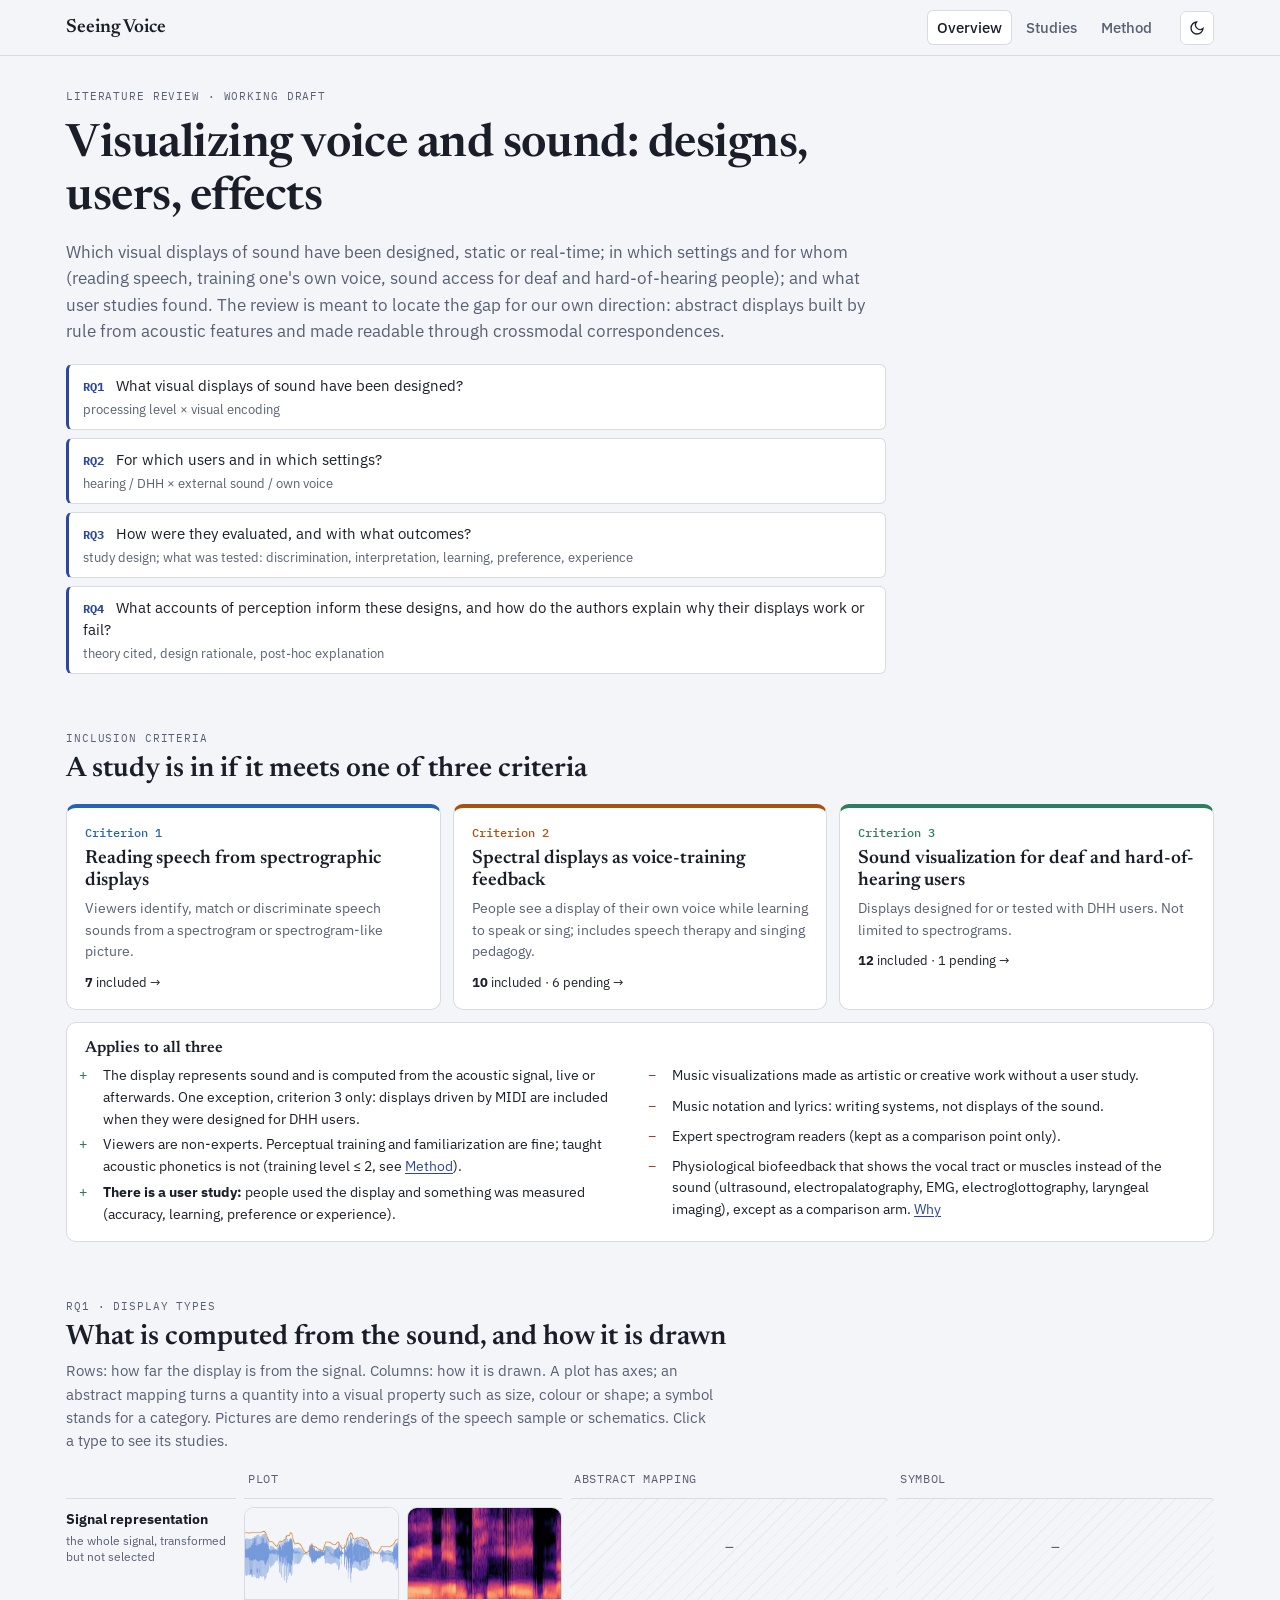
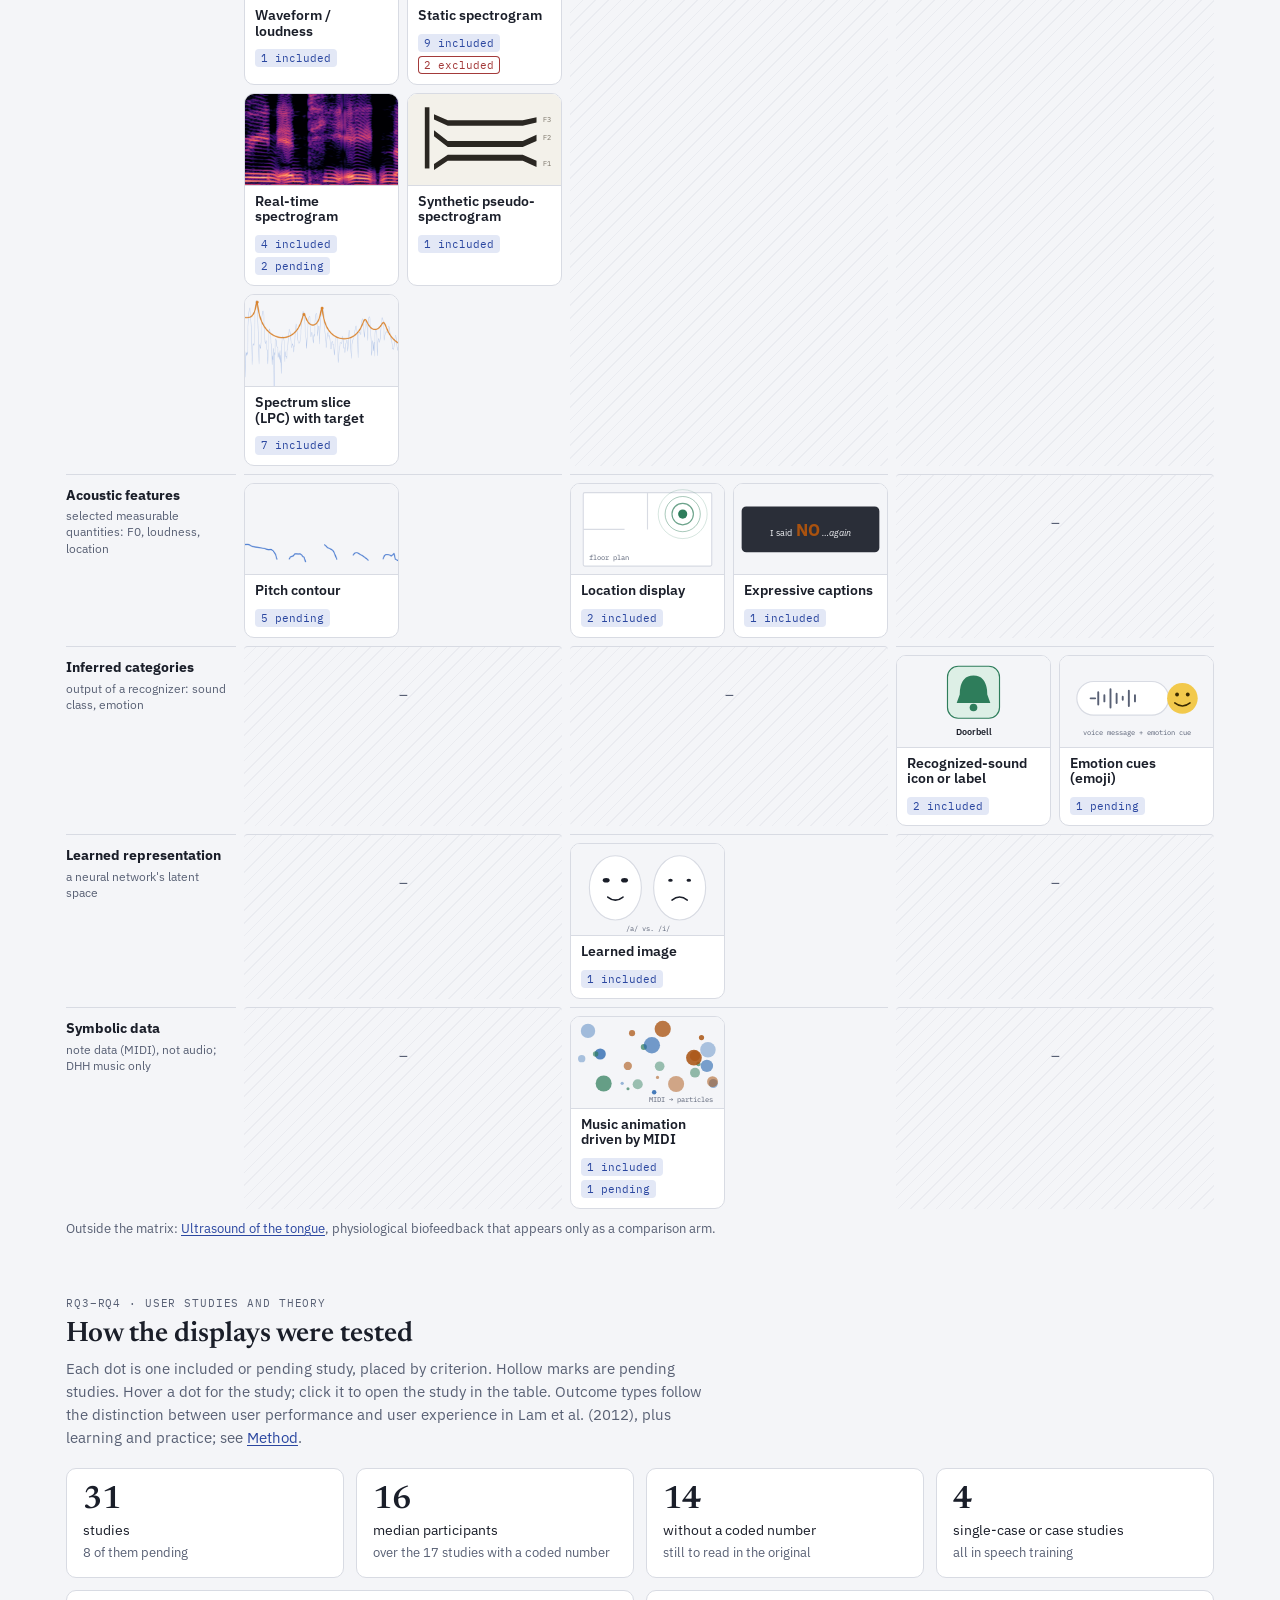
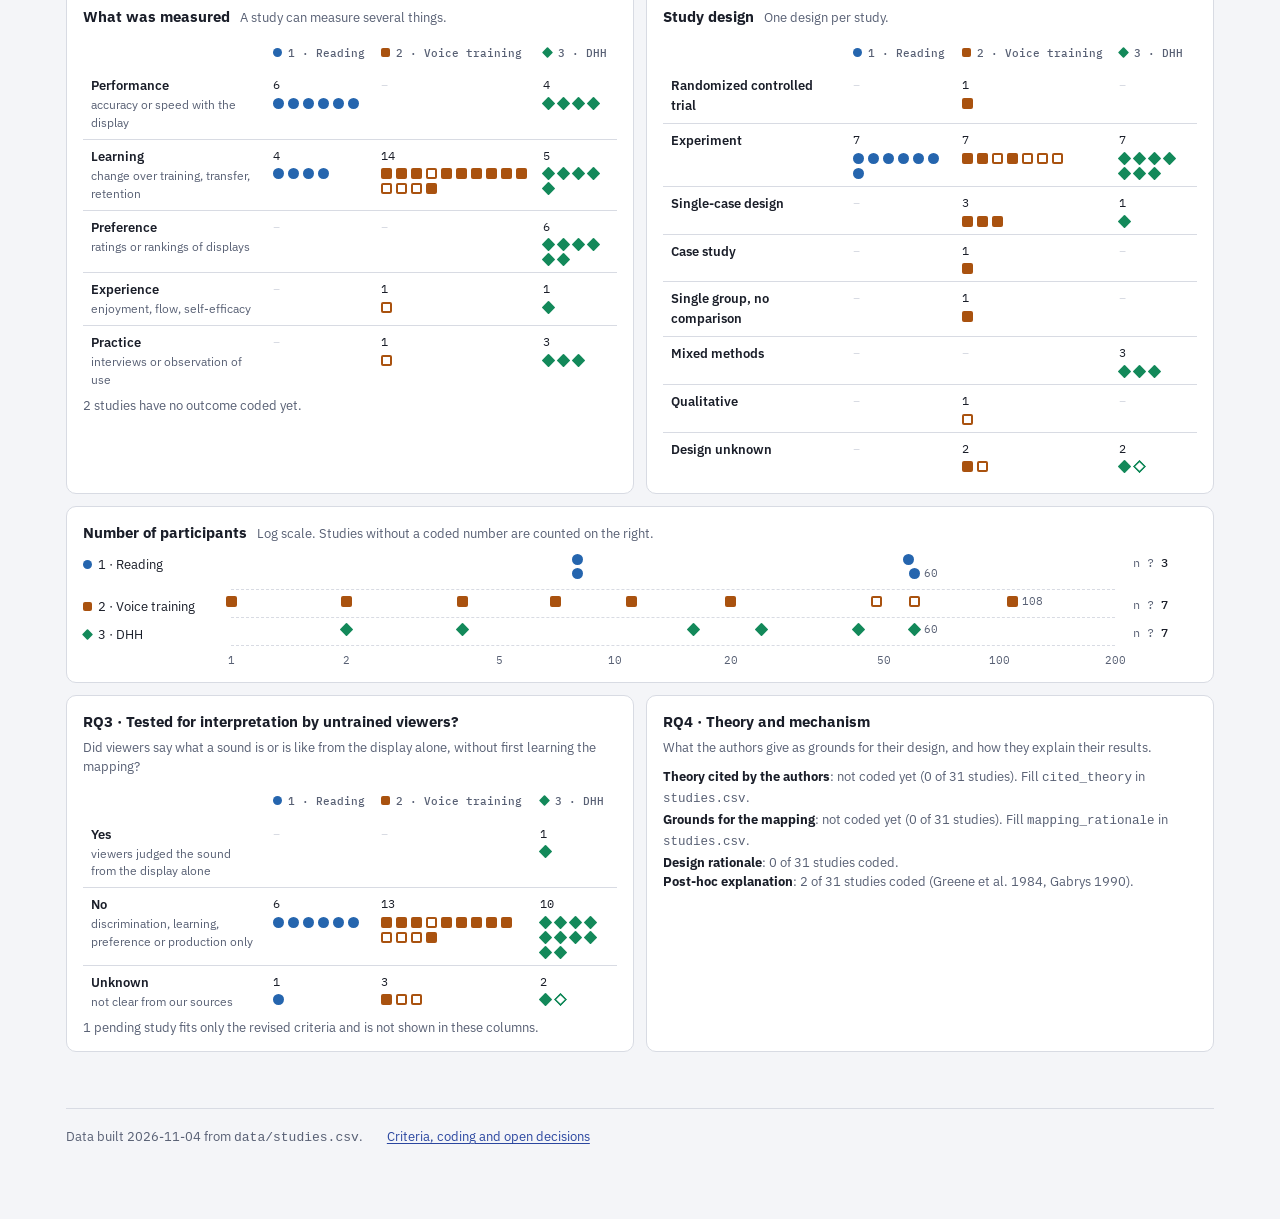
==== index.html @ 3976ca30 "upload" ====
<!doctype html>
<html lang="en">
<head>
<meta charset="utf-8">
<meta name="viewport" content="width=device-width, initial-scale=1, viewport-fit=cover">
<title>Seeing Voice · Overview</title>
<meta name="description" content="A review of visual displays of voice and sound: what has been designed, for whom and in which contexts, and what user studies found.">
<link rel="preconnect" href="https://fonts.googleapis.com">
<link rel="preconnect" href="https://fonts.gstatic.com" crossorigin>
<link rel="stylesheet" href="https://fonts.googleapis.com/css2?family=Newsreader:opsz,wght@6..72,400;6..72,600&family=IBM+Plex+Sans:wght@400;500;600&family=IBM+Plex+Mono:wght@400;500&display=swap">
<link rel="stylesheet" href="assets/style.css">
<script src="data/data.js"></script>
<script src="demo/demo.js"></script>
<script src="assets/common.js"></script>
</head>
<body>
<header class="top"><div class="top-in">
  <a class="brand" href="index.html">Seeing Voice</a>
  <nav class="nav" aria-label="Pages">
    <a href="index.html">Overview</a>
    <a href="studies.html">Studies</a>
    <a href="method.html">Method</a>
  </nav>
  <button class="theme-btn" type="button"></button>
</div></header>

<main class="wrap">

  <section class="hero">
    <span class="kicker">Literature review · working draft</span>
    <h1>Visualizing voice and sound: designs, users, effects</h1>
    <p class="lede">Which visual displays of sound have been designed, static or real-time; in which settings and for whom (reading speech, training one's own voice, sound access for deaf and hard-of-hearing people); and what user studies found. The review is meant to locate the gap for our own direction: abstract displays built by rule from acoustic features and made readable through crossmodal correspondences.</p>
    <ol class="rqs">
      <li><b>RQ1</b> What visual displays of sound have been designed? <span>processing level × visual encoding</span></li>
      <li><b>RQ2</b> For which users and in which settings? <span>hearing / DHH × external sound / own voice</span></li>
      <li><b>RQ3</b> How were they evaluated, and with what outcomes? <span>study design; what was tested: discrimination, interpretation, learning, preference, experience</span></li>
      <li><b>RQ4</b> What accounts of perception inform these designs, and how do the authors explain why their displays work or fail? <span>theory cited, design rationale, post-hoc explanation</span></li>
    </ol>
  </section>

  <section aria-labelledby="crit-h">
    <div class="section-head">
      <span class="kicker">Inclusion criteria</span>
      <h2 id="crit-h">A study is in if it meets one of three criteria</h2>
    </div>
    <div class="criteria">
      <a class="crit panel" data-c="1" href="studies.html?criterion=1" style="text-decoration:none;color:inherit">
        <span class="n">Criterion 1</span>
        <h3>Reading speech from spectrographic displays</h3>
        <p>Viewers identify, match or discriminate speech sounds from a spectrogram or spectrogram-like picture.</p>
        <span class="count" data-count="1"></span>
      </a>
      <a class="crit panel" data-c="2" href="studies.html?criterion=2" style="text-decoration:none;color:inherit">
        <span class="n">Criterion 2</span>
        <h3>Spectral displays as voice-training feedback</h3>
        <p>People see a display of their own voice while learning to speak or sing; includes speech therapy and singing pedagogy.</p>
        <span class="count" data-count="2"></span>
      </a>
      <a class="crit panel" data-c="3" href="studies.html?criterion=3" style="text-decoration:none;color:inherit">
        <span class="n">Criterion 3</span>
        <h3>Sound visualization for deaf and hard-of-hearing users</h3>
        <p>Displays designed for or tested with DHH users. Not limited to spectrograms.</p>
        <span class="count" data-count="3"></span>
      </a>
    </div>
    <div class="rules panel">
      <h3>Applies to all three</h3>
      <ul class="in">
        <li>The display represents sound and is computed from the acoustic signal, live or afterwards. One exception, criterion 3 only: displays driven by MIDI are included when they were designed for DHH users.</li>
        <li>Viewers are non-experts. Perceptual training and familiarization are fine; taught acoustic phonetics is not (training level ≤ 2, see <a href="method.html#training">Method</a>).</li>
        <li><b>There is a user study:</b> people used the display and something was measured (accuracy, learning, preference or experience).</li>
      </ul>
      <ul class="ex">
        <li>Music visualizations made as artistic or creative work without a user study.</li>
        <li>Music notation and lyrics: writing systems, not displays of the sound.</li>
        <li>Expert spectrogram readers (kept as a comparison point only).</li>
        <li>Physiological biofeedback that shows the vocal tract or muscles instead of the sound (ultrasound, electropalatography, EMG, electroglottography, laryngeal imaging), except as a comparison arm. <a href="method.html#physio">Why</a></li>
      </ul>
    </div>
  </section>

  <!-- Demo hidden 2026-11-04: not representative of the reviewed studies. Remove `hidden` to show it again. -->
  <section aria-labelledby="demo-h" hidden>
    <div class="section-head">
      <span class="kicker">Demo</span>
      <h2 id="demo-h">One recording, several pictures</h2>
      <p>Each row is computed from the same sound. Press play, or click any row to jump there. The row names link to the studies that used that kind of display.</p>
    </div>
    <div class="demo panel" id="demo">
      <div class="demo-bar">
        <div class="chips" role="group" aria-label="Recording" id="samples"></div>
        <button class="play" type="button" id="play" aria-label="Play">
          <svg viewBox="0 0 24 24" fill="currentColor" id="play-icon"><path d="M8 5v14l11-7z"/></svg>
          <span id="play-label">Play</span>
        </button>
        <audio id="audio" preload="none"></audio>
      </div>
      <div class="demo-grid">
        <div>
          <div class="tracks" id="tracks"></div>
          <div class="timeaxis"><div></div><div class="ticks" id="ticks"></div></div>
        </div>
        <div class="side" id="side"></div>
      </div>
      <div>
        <div class="variants-head">
          <h3>Same spectrogram, different rendering</h3>
          <span class="muted" style="font-size:13px">25 ms window. Only colour map, dynamic range or frequency axis changes.</span>
        </div>
        <div class="variants" id="variants" style="margin-top:10px"></div>
      </div>
      <p class="demo-note" id="demo-note"></p>
    </div>
  </section>

  <section aria-labelledby="gal-h">
    <div class="section-head">
      <span class="kicker">RQ1 · Display types</span>
      <h2 id="gal-h">What is computed from the sound, and how it is drawn</h2>
      <p>Rows: how far the display is from the signal. Columns: how it is drawn. A plot has axes; an abstract mapping turns a quantity into a visual property such as size, colour or shape; a symbol stands for a category. Pictures are demo renderings of the speech sample or schematics. Click a type to see its studies.</p>
    </div>
    <div class="dmatrix" id="gallery"></div>
    <p class="dm-note" id="dm-note"></p>
  </section>

  <section aria-labelledby="ev-h">
    <div class="section-head">
      <span class="kicker">RQ3–RQ4 · User studies and theory</span>
      <h2 id="ev-h">How the displays were tested</h2>
      <p>Each dot is one included or pending study, placed by criterion. Hollow marks are pending studies. Hover a dot for the study; click it to open the study in the table. Outcome types follow the distinction between user performance and user experience in Lam et al. (2012), plus learning and practice; see <a href="method.html#outcome">Method</a>.</p>
    </div>
    <div class="ev-tiles" id="ev-tiles"></div>
    <div class="ev-grid">
      <figure class="panel ev-fig">
        <figcaption><b>What was measured</b><span>A study can measure several things.</span></figcaption>
        <div class="table-scroll"><table class="dotmatrix" id="m-outcome"></table></div>
      </figure>
      <figure class="panel ev-fig">
        <figcaption><b>Study design</b><span>One design per study.</span></figcaption>
        <div class="table-scroll"><table class="dotmatrix" id="m-design"></table></div>
      </figure>
    </div>
    <figure class="panel ev-fig" style="margin-top:12px">
      <figcaption><b>Number of participants</b><span>Log scale. Studies without a coded number are counted on the right.</span></figcaption>
      <div id="n-strip"></div>
    </figure>
    <div class="ev-grid" style="margin-top:12px">
      <figure class="panel ev-fig">
        <figcaption><b>RQ3 · Tested for interpretation by untrained viewers?</b><span>Did viewers say what a sound is or is like from the display alone, without first learning the mapping?</span></figcaption>
        <div class="table-scroll"><table class="dotmatrix" id="m-interp"></table></div>
      </figure>
      <figure class="panel ev-fig">
        <figcaption><b>RQ4 · Theory and mechanism</b><span>What the authors give as grounds for their design, and how they explain their results.</span></figcaption>
        <div id="theory-panel"></div>
      </figure>
    </div>
    <div class="ev-tip" id="ev-tip" role="tooltip"></div>
  </section>

  <footer class="foot">
    <span>Data built <span data-built></span> from <code>data/studies.csv</code>.</span>
    <span><a href="method.html">Criteria, coding and open decisions</a></span>
  </footer>
</main>

<script src="assets/home.js"></script>
<script src="assets/evaluation.js"></script>
</body>
</html>
---- assets/style.css ----
/* Shared styles for all pages. Colours are tokens on :root, redefined for dark mode. */
:root {
  --paper: #F4F5F8;
  --panel: #FFFFFF;
  --ink: #1A1E29;
  --muted: #586074;
  --line: #D8DBE3;
  --accent: #2B47A0;
  --accent-soft: #E3E8F6;
  --c1: #2565AE; --c1-soft: #E2EBF6;   /* criterion 1: reading */
  --c2: #A9520F; --c2-soft: #F5E6D8;   /* criterion 2: training feedback */
  --c3: #2E7D5B; --c3-soft: #DDEFE6;   /* criterion 3: DHH */
  --out: #6B7080; --out-soft: #E9EAEE;
  --ok: #2E7D4F; --warn: #9A6A00; --bad: #A33A3A;
  --line-a: #4A7BD0; --line-b: #D9822B;  /* matches tools/make_demo.py */
  --shadow: 0 10px 30px rgba(20, 25, 40, .16);
  --k1: #2565AE; --k2: #A9520F; --k3: #13895A;  /* chart marks per criterion */
  --f-display: "Newsreader", "Iowan Old Style", Georgia, serif;
  --f-body: "IBM Plex Sans", "Segoe UI", system-ui, sans-serif;
  --f-mono: "IBM Plex Mono", ui-monospace, "SFMono-Regular", Menlo, monospace;
}
@media (prefers-color-scheme: dark) {
  :root:not([data-theme="light"]) {
    --paper: #12151C; --panel: #1A1E28; --ink: #E5E7EE; --muted: #9AA1B4; --line: #2D3343;
    --accent: #93A9F2; --accent-soft: #232C47;
    --c1: #84B4EE; --c1-soft: #1C2B40;
    --c2: #E9A066; --c2-soft: #3A2718;
    --c3: #7CCFA6; --c3-soft: #173328;
    --out: #A3A8B6; --out-soft: #262A35;
    --ok: #6CC795; --warn: #E2B651; --bad: #EE8C8C;
    --shadow: 0 10px 30px rgba(0, 0, 0, .5);
    --k1: #5A90EA; --k2: #D47828; --k3: #22A86A;
    color-scheme: dark;
  }
}
:root[data-theme="dark"] {
  --paper: #12151C; --panel: #1A1E28; --ink: #E5E7EE; --muted: #9AA1B4; --line: #2D3343;
  --accent: #93A9F2; --accent-soft: #232C47;
  --c1: #84B4EE; --c1-soft: #1C2B40;
  --c2: #E9A066; --c2-soft: #3A2718;
  --c3: #7CCFA6; --c3-soft: #173328;
  --out: #A3A8B6; --out-soft: #262A35;
  --ok: #6CC795; --warn: #E2B651; --bad: #EE8C8C;
  --shadow: 0 10px 30px rgba(0, 0, 0, .5);
  --k1: #5A90EA; --k2: #D47828; --k3: #22A86A;
  color-scheme: dark;
}

* { box-sizing: border-box; }
html { -webkit-text-size-adjust: 100%; }
body {
  margin: 0;
  background: var(--paper); color: var(--ink);
  font-family: var(--f-body); font-size: 15px; line-height: 1.55;
}
a { color: var(--accent); text-underline-offset: 2px; }
a:hover { text-decoration-thickness: 2px; }
button, input, select { font: inherit; color: inherit; }
:focus-visible { outline: 2px solid var(--accent); outline-offset: 2px; border-radius: 4px; }
img { max-width: 100%; }
h1, h2, h3 { font-family: var(--f-display); font-weight: 600; line-height: 1.15; margin: 0; }
h1 { font-size: clamp(30px, 5vw, 46px); letter-spacing: -.01em; }
h2 { font-size: clamp(22px, 3vw, 28px); }
h3 { font-size: 18px; }
p { margin: 0; }
.mono { font-family: var(--f-mono); font-size: 12px; }
.muted { color: var(--muted); }
.sr { position: absolute; width: 1px; height: 1px; overflow: hidden; clip: rect(0 0 0 0); white-space: nowrap; }

/* ---------- top bar ---------- */
.top {
  position: sticky; top: 0; z-index: 30;
  background: color-mix(in srgb, var(--paper) 88%, transparent);
  backdrop-filter: blur(8px); -webkit-backdrop-filter: blur(8px);
  border-bottom: 1px solid var(--line);
}
.top-in {
  max-width: 1180px; margin: 0 auto; padding: 10px 16px;
  display: flex; align-items: center; gap: 18px;
}
.brand { font-family: var(--f-display); font-size: 19px; font-weight: 600; color: var(--ink); text-decoration: none; white-space: nowrap; }
.nav { display: flex; gap: 4px; margin-left: auto; overflow-x: auto; }
.nav a {
  padding: 6px 10px; border-radius: 6px; color: var(--muted); text-decoration: none; font-weight: 500; white-space: nowrap;
}
.nav a:hover { color: var(--ink); background: var(--panel); }
.nav a[aria-current="page"] { color: var(--ink); background: var(--panel); box-shadow: inset 0 0 0 1px var(--line); }
.theme-btn {
  border: 1px solid var(--line); background: var(--panel); border-radius: 6px;
  width: 34px; height: 34px; display: grid; place-items: center; cursor: pointer; flex: none;
}
.theme-btn svg { width: 16px; height: 16px; }

/* ---------- page frame ---------- */
.wrap { max-width: 1180px; margin: 0 auto; padding: 32px 16px 72px; display: grid; gap: 56px; }
.wrap > * { min-width: 0; }
.section-head { display: grid; gap: 6px; margin-bottom: 18px; }
.section-head p { color: var(--muted); max-width: 72ch; }
.kicker { font-family: var(--f-mono); font-size: 11px; letter-spacing: .08em; text-transform: uppercase; color: var(--muted); }
.panel { background: var(--panel); border: 1px solid var(--line); border-radius: 10px; }
.foot { color: var(--muted); font-size: 13px; border-top: 1px solid var(--line); padding-top: 18px; display: flex; flex-wrap: wrap; gap: 8px 24px; }

/* ---------- hero + criteria ---------- */
.hero { display: grid; gap: 14px; max-width: 820px; }
.hero .lede { font-size: 17px; color: var(--muted); }
.criteria { display: grid; grid-template-columns: repeat(3, minmax(0, 1fr)); gap: 12px; }
.crit { padding: 16px 18px; border-top: 4px solid var(--c); display: grid; gap: 6px; align-content: start; }
.crit .n { font-family: var(--f-mono); font-size: 12px; color: var(--c); font-weight: 500; }
.crit h3 { font-size: 19px; }
.crit p { font-size: 14px; color: var(--muted); }
.crit .count { font-size: 13px; margin-top: 4px; }
.crit[data-c="1"] { --c: var(--c1); }
.crit[data-c="2"] { --c: var(--c2); }
.crit[data-c="3"] { --c: var(--c3); }
.rules { margin-top: 12px; padding: 16px 18px; display: grid; grid-template-columns: repeat(2, minmax(0, 1fr)); gap: 8px 28px; font-size: 14px; }
.rules h3 { grid-column: 1 / -1; font-size: 16px; }
.rules ul { margin: 0; padding-left: 18px; display: grid; gap: 4px; }
.rules .in li::marker { content: "+  "; color: var(--ok); font-family: var(--f-mono); }
.rules .ex li::marker { content: "–  "; color: var(--bad); font-family: var(--f-mono); }

/* ---------- demo ---------- */
.demo { padding: 18px; display: grid; gap: 16px; }
.demo-bar { display: flex; flex-wrap: wrap; gap: 10px; align-items: center; }
.chips { display: flex; flex-wrap: wrap; gap: 6px; }
.chip {
  border: 1px solid var(--line); background: var(--paper); border-radius: 999px;
  padding: 5px 12px; cursor: pointer; font-size: 13px;
}
.chip[aria-pressed="true"] { background: var(--ink); color: var(--paper); border-color: var(--ink); }
.play {
  margin-left: auto; display: inline-flex; align-items: center; gap: 8px;
  border: 0; background: var(--accent); color: #fff; border-radius: 999px; padding: 7px 16px 7px 12px; cursor: pointer; font-weight: 500;
}
:root[data-theme="dark"] .play { color: #10131a; }
@media (prefers-color-scheme: dark) { :root:not([data-theme="light"]) .play { color: #10131a; } }
.play svg { width: 16px; height: 16px; }
.demo-grid { display: grid; grid-template-columns: minmax(0, 1fr) 300px; gap: 18px; align-items: start; }
.tracks { display: grid; gap: 8px; position: relative; }
.track { display: grid; grid-template-columns: 132px minmax(0, 1fr); gap: 10px; align-items: stretch; }
.track-label { display: grid; align-content: center; gap: 2px; font-size: 13px; }
.track-label a { font-weight: 600; text-decoration: none; color: var(--ink); }
.track-label a:hover { color: var(--accent); text-decoration: underline; }
.track-label span { color: var(--muted); font-size: 12px; line-height: 1.3; }
.plot { position: relative; border-radius: 4px; overflow: hidden; background: var(--paper); border: 1px solid var(--line); cursor: pointer; }
.plot img { display: block; width: 100%; height: 92px; object-fit: fill; }
.plot.tall img { height: 128px; }
.plot .ax { position: absolute; left: 4px; font-family: var(--f-mono); font-size: 10px; color: rgba(255,255,255,.85); text-shadow: 0 0 3px rgba(0,0,0,.6); pointer-events: none; }
.plot.light .ax { color: var(--muted); text-shadow: none; }
.plot .ax-top { top: 3px; } .plot .ax-bot { bottom: 3px; }
.playhead { position: absolute; top: 0; bottom: 0; width: 2px; background: #fff; box-shadow: 0 0 0 1px rgba(0,0,0,.35); left: 0; opacity: 0; pointer-events: none; }
.plot.light .playhead { background: var(--ink); box-shadow: none; }
.playing .playhead { opacity: 1; }
.timeaxis { display: grid; grid-template-columns: 132px minmax(0, 1fr); gap: 10px; }
.timeaxis .ticks { position: relative; height: 16px; font-family: var(--f-mono); font-size: 10px; color: var(--muted); }
.timeaxis .ticks span { position: absolute; transform: translateX(-50%); }
.side { display: grid; gap: 10px; }
.side .plot img { height: 150px; }
.side figcaption, .variants figcaption { font-size: 12.5px; color: var(--muted); line-height: 1.45; }
.side figure, .variants figure { margin: 0; display: grid; gap: 6px; }
.formants { display: flex; gap: 6px; flex-wrap: wrap; }
.formants span { font-family: var(--f-mono); font-size: 11px; border: 1px solid var(--line); border-radius: 4px; padding: 1px 6px; }
.variants-head { display: flex; align-items: baseline; gap: 10px; flex-wrap: wrap; }
.variants { display: grid; grid-template-columns: repeat(4, minmax(0, 1fr)); gap: 12px; }
.variants .plot img { height: 84px; }
.variants b { color: var(--ink); font-weight: 600; }
.demo-note { font-size: 12.5px; color: var(--muted); border-top: 1px dashed var(--line); padding-top: 10px; }

/* ---------- research questions ---------- */
.rqs { list-style: none; margin: 6px 0 0; padding: 0; display: grid; gap: 8px; }
.rqs li { padding: 10px 14px; background: var(--panel); border: 1px solid var(--line); border-left: 3px solid var(--accent); border-radius: 6px; font-size: 14.5px; }
.rqs li b { font-family: var(--f-mono); font-size: 12px; color: var(--accent); margin-right: 8px; }
.rqs li span { display: block; font-size: 12.5px; color: var(--muted); margin-top: 2px; }

/* ---------- display matrix ---------- */
.dmatrix { display: grid; grid-template-columns: 170px repeat(3, minmax(0, 1fr)); gap: 8px; }
.dm-colhead { font-family: var(--f-mono); font-size: 11.5px; text-transform: uppercase; letter-spacing: .06em; color: var(--muted); padding: 0 4px 2px; }
.dm-rowhead { display: grid; gap: 2px; align-content: start; padding: 10px 8px 0 0; border-top: 1px solid var(--line); }
.dm-rowhead b { font-size: 14px; }
.dm-rowhead span { font-size: 12px; color: var(--muted); line-height: 1.35; }
.dm-cell { display: grid; grid-template-columns: repeat(auto-fill, minmax(150px, 1fr)); gap: 8px; align-content: start; padding-top: 8px; border-top: 1px solid var(--line); min-height: 60px; }
.dm-cell.empty { background: repeating-linear-gradient(135deg, transparent 0 8px, color-mix(in srgb, var(--line) 35%, transparent) 8px 9px); border-radius: 4px; }
.dm-dash { color: var(--muted); padding: 6px; }
.dm-celllabel { display: none; }
.dm-note { font-size: 13px; color: var(--muted); margin-top: 10px; }
.dmatrix .dcard .body { padding: 8px 10px 10px; }
.dmatrix .dcard h3 { font-size: 13.5px; }

/* ---------- display gallery ---------- */
.gallery { display: grid; grid-template-columns: repeat(auto-fill, minmax(220px, 1fr)); gap: 12px; }
.dcard {
  display: grid; grid-template-rows: auto 1fr; text-decoration: none; color: inherit; overflow: hidden;
  transition: transform .15s ease, box-shadow .15s ease;
}
.dcard:hover { transform: translateY(-2px); box-shadow: var(--shadow); }
.dcard .thumb { aspect-ratio: 5 / 3; background: var(--paper); border-bottom: 1px solid var(--line); overflow: hidden; }
.dcard .thumb img, .dcard .thumb svg { width: 100%; height: 100%; display: block; object-fit: cover; }
.dcard .body { padding: 12px 14px 14px; display: grid; gap: 4px; align-content: start; }
.dcard .group { font-family: var(--f-mono); font-size: 10.5px; color: var(--muted); text-transform: uppercase; letter-spacing: .06em; }
.dcard h3 { font-family: var(--f-body); font-size: 15px; font-weight: 600; }
.dcard p { font-size: 13px; color: var(--muted); }
.dcard .n { display: flex; gap: 4px; flex-wrap: wrap; margin-top: 6px; }
.dcard.excluded { opacity: .65; }
.dcard.excluded .thumb { filter: grayscale(1); }

/* ---------- user-study overview ---------- */
.ev-tiles { display: grid; grid-template-columns: repeat(4, minmax(0, 1fr)); gap: 12px; margin-bottom: 12px; }
.tile-stat { padding: 14px 16px; display: grid; gap: 2px; }
.tile-stat b { font-family: var(--f-display); font-size: 32px; font-weight: 600; line-height: 1.1; }
.tile-stat span { font-size: 14px; }
.tile-stat small { font-size: 12.5px; color: var(--muted); }
.ev-grid { display: grid; grid-template-columns: repeat(2, minmax(0, 1fr)); gap: 12px; }
.ev-fig { margin: 0; padding: 14px 16px; display: grid; gap: 10px; align-content: start; }
.ev-fig figcaption { display: flex; flex-wrap: wrap; gap: 4px 10px; align-items: baseline; }
.ev-fig figcaption b { font-size: 15px; }
.ev-fig figcaption span { font-size: 12.5px; color: var(--muted); }
.ev-note { font-size: 12.5px; color: var(--muted); }
table.dotmatrix { width: 100%; border-collapse: collapse; font-size: 13px; min-width: 420px; }
.dotmatrix th, .dotmatrix td { padding: 7px 8px; border-bottom: 1px solid var(--line); text-align: left; vertical-align: top; }
.dotmatrix thead th { font-family: var(--f-mono); font-size: 11px; font-weight: 500; color: var(--muted); white-space: nowrap; }
.dotmatrix tbody th { font-weight: 600; width: 34%; }
.dotmatrix tbody th span { display: block; font-weight: 400; font-size: 11.5px; color: var(--muted); }
.dotmatrix tr:last-child th, .dotmatrix tr:last-child td { border-bottom: 0; }
.dotmatrix .cnt { font-family: var(--f-mono); font-size: 12px; color: var(--ink); display: block; margin-bottom: 3px; }
.dotmatrix .cnt.zero { color: var(--line); }
.dots { display: flex; flex-wrap: wrap; gap: 4px; }
.key { display: inline-block; width: 9px; height: 9px; margin-right: 6px; vertical-align: 0; }
.dot, .key { background: var(--kc); }
.dot { position: relative; width: 11px; height: 11px; display: inline-block; flex: none; }
.dot::after { content: ""; position: absolute; inset: -6px; }            /* bigger hit target */
.k1 { --kc: var(--k1); border-radius: 50%; }
.k2 { --kc: var(--k2); border-radius: 2px; }
.k3 { --kc: var(--k3); border-radius: 1px; transform: rotate(45deg) scale(.88); }
.dot.pend { background: transparent; box-shadow: inset 0 0 0 2px var(--kc); }
.dot:hover, .dot:focus-visible { outline: 2px solid var(--ink); outline-offset: 2px; }
.nstrip { display: grid; gap: 6px; }
.nlane { display: grid; grid-template-columns: 130px minmax(0, 1fr) 64px; gap: 10px; align-items: start; }
.nl-label { font-size: 13px; padding-top: 1px; white-space: nowrap; }
.nl-track { position: relative; margin: 0 8px; border-bottom: 1px dashed var(--line); }
.nl-track .dot { position: absolute; margin-left: -5.5px; }
.nlab { position: absolute; margin-left: 10px; font-family: var(--f-mono); font-size: 11px; color: var(--muted); line-height: 11px; }
.nl-unk { font-family: var(--f-mono); font-size: 11.5px; color: var(--muted); }
.nl-unk b { color: var(--ink); font-weight: 500; }
.nlane.axis .nl-track { border: 0; height: 16px; }
.nlane.axis .nl-track span { position: absolute; transform: translateX(-50%); font-family: var(--f-mono); font-size: 10.5px; color: var(--muted); }
.bars { display: grid; gap: 4px; margin: 4px 0 12px; }
.bar-row { display: grid; grid-template-columns: 150px minmax(0, 1fr) 28px; gap: 8px; align-items: center; font-size: 12.5px; }
.bar { height: 10px; background: var(--paper); border-radius: 0 4px 4px 0; }
.bar i { display: block; height: 100%; background: var(--accent); border-radius: 0 4px 4px 0; }
.bar-row b { font-family: var(--f-mono); font-weight: 500; font-size: 12px; }
.ev-tip {
  position: fixed; z-index: 55; width: 260px; transform: translateY(-100%); pointer-events: none;
  background: var(--panel); border: 1px solid var(--line); border-radius: 8px; box-shadow: var(--shadow);
  padding: 8px 10px; font-size: 12.5px; display: grid; gap: 2px; opacity: 0; transition: opacity .1s ease;
}
.ev-tip.on { opacity: 1; }
.ev-tip span { color: var(--muted); }

.ours { background: var(--c2-soft); color: var(--ink); border-radius: 3px; padding: 0 3px; box-decoration-break: clone; -webkit-box-decoration-break: clone; }

/* ---------- badges ---------- */
.badge { display: inline-flex; align-items: center; gap: 4px; font-family: var(--f-mono); font-size: 10.5px; padding: 1px 6px; border-radius: 4px; white-space: nowrap; background: var(--out-soft); color: var(--out); }
.badge.c1 { background: var(--c1-soft); color: var(--c1); }
.badge.c2 { background: var(--c2-soft); color: var(--c2); }
.badge.c3 { background: var(--c3-soft); color: var(--c3); }
.badge.st-read { background: transparent; color: var(--ok); box-shadow: inset 0 0 0 1px currentColor; }
.badge.st-abstract { background: transparent; color: var(--accent); box-shadow: inset 0 0 0 1px currentColor; }
.badge.st-secondary, .badge.st-verify { background: transparent; color: var(--warn); box-shadow: inset 0 0 0 1px currentColor; }
.badge.inc-pending { background: var(--accent-soft); color: var(--accent); }
.badge.inc-no { background: transparent; color: var(--bad); box-shadow: inset 0 0 0 1px currentColor; }

/* ---------- studies page ---------- */
.toolbar { display: grid; gap: 12px; padding: 14px 16px; }
.toolbar-row { display: flex; flex-wrap: wrap; gap: 10px 18px; align-items: center; }
.seg { display: inline-flex; border: 1px solid var(--line); border-radius: 8px; overflow: hidden; background: var(--paper); }
.seg button { border: 0; background: transparent; padding: 6px 12px; cursor: pointer; font-size: 13px; }
.seg button[aria-pressed="true"] { background: var(--ink); color: var(--paper); }
.field { display: inline-flex; align-items: center; gap: 6px; font-size: 13px; color: var(--muted); }
.field select, .field input[type="search"] {
  border: 1px solid var(--line); background: var(--paper); border-radius: 6px; padding: 5px 8px; color: var(--ink); max-width: 220px;
}
.field input[type="search"] { width: 200px; }
.check { display: inline-flex; align-items: center; gap: 5px; font-size: 13px; cursor: pointer; }
.result-n { font-size: 13px; color: var(--muted); margin-left: auto; }
.reset { border: 0; background: none; color: var(--accent); cursor: pointer; font-size: 13px; padding: 0; text-decoration: underline; }

/* timeline wall */
.wall-scroll { overflow-x: auto; padding-bottom: 6px; }
.wall { display: grid; min-width: 1100px; }
.wall-head, .wall-lane { display: grid; grid-template-columns: 150px var(--cols); }
.wall-head > div { font-family: var(--f-mono); font-size: 11px; color: var(--muted); padding: 0 8px 6px; border-left: 1px solid var(--line); }
.wall-head > div:first-child { border-left: 0; }
.wall-lane { border-top: 1px solid var(--line); }
.wall-lane:last-child { border-bottom: 1px solid var(--line); }
.lane-label { padding: 12px 12px 12px 0; display: grid; gap: 4px; align-content: start; }
.lane-label b { font-size: 13.5px; }
.lane-label span { font-size: 12px; color: var(--muted); line-height: 1.35; }
.lane-label .n { font-family: var(--f-mono); font-size: 11px; color: var(--lc); }
.wall-lane[data-c="1"] { --lc: var(--c1); --lcs: var(--c1-soft); }
.wall-lane[data-c="2"] { --lc: var(--c2); --lcs: var(--c2-soft); }
.wall-lane[data-c="3"] { --lc: var(--c3); --lcs: var(--c3-soft); }
.cell { border-left: 1px solid var(--line); padding: 10px 6px; display: flex; flex-wrap: wrap; gap: 6px; align-content: start; }
.tile {
  width: 112px; border: 1px solid var(--line); border-radius: 6px; background: var(--panel); padding: 0; overflow: hidden;
  cursor: pointer; text-align: left; display: grid; transition: transform .12s ease, box-shadow .12s ease;
}
.tile:hover, .tile:focus-visible { transform: translateY(-2px); box-shadow: var(--shadow); }
.tile .shot { aspect-ratio: 5 / 3; background: var(--paper); border-bottom: 3px solid var(--lc); overflow: hidden; }
.tile .shot img, .tile .shot svg { width: 100%; height: 100%; display: block; object-fit: cover; }
.tile .cap { padding: 4px 6px 5px; display: grid; gap: 1px; }
.tile .cap b { font-size: 11.5px; line-height: 1.25; font-weight: 600; overflow: hidden; text-overflow: ellipsis; white-space: nowrap; }
.tile .cap span { font-family: var(--f-mono); font-size: 10px; color: var(--muted); }
.tile .cap .ev-line { color: var(--ink); opacity: .75; white-space: nowrap; overflow: hidden; text-overflow: ellipsis; }
.tile.pending { border-style: dashed; }
.tile.pending .shot { opacity: .8; }
.tile.excl { opacity: .55; }
.tile.dim { opacity: .18; }
.wall-legend { display: flex; flex-wrap: wrap; gap: 6px 18px; font-size: 12.5px; color: var(--muted); margin-top: 10px; }
.wall-legend i { display: inline-block; width: 14px; height: 10px; border: 1px solid var(--line); border-radius: 2px; margin-right: 5px; vertical-align: -1px; background: var(--panel); }
.wall-legend i.dash { border-style: dashed; border-color: var(--muted); }

/* evidence table */
.table-scroll { overflow-x: auto; }
table.ev { width: 100%; border-collapse: collapse; font-size: 13.5px; min-width: 1480px; }
.ev th.grp-th { color: var(--c3); border-bottom-color: var(--c3); }
.ev th { text-align: left; font-family: var(--f-mono); font-size: 11px; font-weight: 500; color: var(--muted); text-transform: uppercase; letter-spacing: .04em; padding: 8px 10px; border-bottom: 1px solid var(--line); white-space: nowrap; position: sticky; top: 0; background: var(--panel); }
.ev th button { border: 0; background: none; padding: 0; cursor: pointer; font: inherit; color: inherit; text-transform: inherit; letter-spacing: inherit; }
.ev th button::after { content: " ↕"; opacity: .35; }
.ev th[aria-sort="ascending"] button::after { content: " ↑"; opacity: 1; }
.ev th[aria-sort="descending"] button::after { content: " ↓"; opacity: 1; }
.ev tr.grp th { border-bottom: 0; padding-bottom: 0; position: static; }
.ev th.grp-ev { text-align: left; color: var(--accent); border-bottom: 2px solid var(--accent); padding: 8px 10px 4px; }
.ev th.ev-col, .ev td.ev-col { background: color-mix(in srgb, var(--accent-soft) 35%, transparent); }
.ev tbody tr:hover td.ev-col { background: var(--paper); }
.ev .codes span { display: block; }
.ev .disp { min-width: 170px; }
.badge.dz { white-space: normal; }
.badge.dz-rct, .badge.dz-experiment { background: var(--accent-soft); color: var(--accent); }
.badge.dz-single-case, .badge.dz-case-study, .badge.dz-single-group { background: var(--c2-soft); color: var(--c2); }
.badge.dz-mixed, .badge.dz-qualitative, .badge.dz-crowdsourcing { background: var(--c3-soft); color: var(--c3); }
.ev td { padding: 10px; border-bottom: 1px solid var(--line); vertical-align: top; }
.ev tr { cursor: pointer; }
.ev tbody tr:hover td { background: var(--paper); }
.ev .shot { width: 96px; aspect-ratio: 5 / 3; border-radius: 4px; overflow: hidden; border: 1px solid var(--line); background: var(--paper); }
.ev .shot img, .ev .shot svg { width: 100%; height: 100%; display: block; object-fit: cover; }
.ev .who { min-width: 230px; }
.ev .who b { display: block; }
.ev .who span { color: var(--muted); font-size: 12.5px; }
.ev .codes { display: grid; gap: 3px; font-size: 12px; white-space: nowrap; }
.ev .codes span { color: var(--muted); }
.ev .find { min-width: 300px; max-width: 48ch; }
.ev .tags { display: flex; flex-wrap: wrap; gap: 4px; }

/* hover preview */
.peek {
  position: fixed; z-index: 50; width: 340px; pointer-events: none; padding: 0; overflow: hidden;
  box-shadow: var(--shadow); opacity: 0; transform: translateY(4px); transition: opacity .12s ease, transform .12s ease;
}
.peek.on { opacity: 1; transform: none; }
.peek .shot { aspect-ratio: 5 / 3; background: var(--paper); border-bottom: 1px solid var(--line); }
.peek .shot img, .peek .shot svg { width: 100%; height: 100%; display: block; object-fit: contain; }
.peek .txt { padding: 10px 12px 12px; display: grid; gap: 4px; font-size: 13px; }
.peek .txt b { font-size: 13.5px; }
.peek .txt p { color: var(--muted); }

/* detail drawer */
.drawer-bg { position: fixed; inset: 0; background: rgba(10, 12, 18, .35); z-index: 60; opacity: 0; pointer-events: none; transition: opacity .15s ease; }
.drawer {
  position: fixed; top: 0; right: 0; bottom: 0; width: min(560px, 100%); z-index: 61; background: var(--panel);
  border-left: 1px solid var(--line); overflow-y: auto; transform: translateX(100%); transition: transform .2s ease;
  display: grid; align-content: start;
}
.drawer-open .drawer-bg { opacity: 1; pointer-events: auto; }
.drawer-open .drawer { transform: none; }
.drawer .shot { aspect-ratio: 5 / 3; background: var(--paper); border-bottom: 1px solid var(--line); position: relative; }
.drawer .shot img, .drawer .shot svg { width: 100%; height: 100%; display: block; object-fit: contain; }
.drawer .shot .hint { position: absolute; left: 10px; bottom: 8px; font-size: 11.5px; background: var(--panel); border: 1px solid var(--line); border-radius: 4px; padding: 2px 6px; color: var(--muted); }
.drawer .close { position: absolute; top: 10px; right: 10px; z-index: 2; border: 1px solid var(--line); background: var(--panel); border-radius: 6px; width: 32px; height: 32px; cursor: pointer; font-size: 18px; line-height: 1; }
.drawer .inner { padding: 18px 20px 28px; display: grid; gap: 14px; }
.drawer h2 { font-size: 22px; }
.drawer .meta { color: var(--muted); font-size: 13.5px; }
.drawer dl { margin: 0; display: grid; grid-template-columns: 120px minmax(0, 1fr); gap: 6px 12px; font-size: 13.5px; }
.drawer dt { color: var(--muted); font-family: var(--f-mono); font-size: 11.5px; padding-top: 2px; }
.drawer dd { margin: 0; }
.drawer .finding { font-size: 15px; line-height: 1.6; }
.drawer .dr-h { font-family: var(--f-body); font-size: 12px; font-weight: 600; text-transform: uppercase; letter-spacing: .06em; color: var(--muted); border-bottom: 1px solid var(--line); padding-bottom: 4px; margin-top: 4px; }
.drawer .limits { font-size: 14px; color: var(--muted); }
.peek .ev-sum { color: var(--ink) !important; font-size: 12.5px; }
.drawer .note { font-size: 13px; color: var(--warn); border-left: 3px solid currentColor; padding-left: 10px; }
.drawer .tags { display: flex; flex-wrap: wrap; gap: 4px; }
.empty { padding: 30px; text-align: center; color: var(--muted); }

/* ---------- method page ---------- */
.prose { max-width: 76ch; display: grid; gap: 12px; }
.prose ul, .prose ol { margin: 0; padding-left: 20px; display: grid; gap: 6px; }
.prose h3 { margin-top: 8px; }
table.simple { width: 100%; border-collapse: collapse; font-size: 14px; }
.simple th, .simple td { text-align: left; padding: 8px 10px; border-bottom: 1px solid var(--line); vertical-align: top; }
.simple th { font-family: var(--f-mono); font-size: 11px; font-weight: 500; color: var(--muted); text-transform: uppercase; letter-spacing: .04em; }
.simple code { font-family: var(--f-mono); font-size: 12.5px; background: var(--paper); padding: 1px 5px; border-radius: 4px; }
.callout { padding: 14px 16px; border-left: 4px solid var(--warn); font-size: 14px; display: grid; gap: 6px; }
.decision { padding: 14px 16px; display: grid; gap: 6px; font-size: 14px; }
.decision b { font-size: 15px; }
.two { display: grid; grid-template-columns: repeat(2, minmax(0, 1fr)); gap: 12px; }

/* ---------- responsive ---------- */
@media (max-width: 900px) {
  .demo-grid { grid-template-columns: minmax(0, 1fr); }
  .side { grid-template-columns: minmax(0, 1fr) minmax(0, 1fr); }
  .criteria { grid-template-columns: minmax(0, 1fr); }
  .ev-grid { grid-template-columns: minmax(0, 1fr); }
  .dmatrix { grid-template-columns: minmax(0, 1fr); }
  .dm-colhead, .dm-corner { display: none; }
  .dm-cell.empty { display: none; }
  .dm-celllabel { display: block; grid-column: 1 / -1; font-family: var(--f-mono); font-size: 11px; color: var(--muted); text-transform: uppercase; }
  .dm-rowhead { padding-top: 14px; }
  .ev-tiles { grid-template-columns: repeat(2, minmax(0, 1fr)); }
}
@media (max-width: 640px) {
  .wrap { padding-top: 22px; gap: 44px; }
  .rules, .two { grid-template-columns: minmax(0, 1fr); }
  .nlane { grid-template-columns: 64px minmax(0, 1fr) 40px; gap: 6px; }
  .nl-label { white-space: normal; font-size: 12px; }
  .tile-stat b { font-size: 26px; }
  table.dotmatrix { min-width: 0; font-size: 12px; }
  .dotmatrix tbody th span { display: none; }
  .dotmatrix th, .dotmatrix td { padding: 6px 4px; }
  .dotmatrix thead th { white-space: normal; font-size: 10px; }
  .ev-fig { padding: 12px; }
  .track, .timeaxis { grid-template-columns: 84px minmax(0, 1fr); gap: 8px; }
  .track-label span { display: none; }
  .plot img { height: 70px; }
  .plot.tall img { height: 96px; }
  .variants { grid-template-columns: repeat(2, minmax(0, 1fr)); }
  .side { grid-template-columns: minmax(0, 1fr); }
  .gallery { grid-template-columns: repeat(2, minmax(0, 1fr)); gap: 8px; }
  .dcard .body { padding: 10px; }
  .dcard p { display: none; }
  .play { margin-left: 0; }
  .brand { font-size: 16px; }
  .top-in { gap: 10px; }
  .peek { display: none; }
  .drawer dl { grid-template-columns: minmax(0, 1fr); gap: 2px; }
  .drawer dd { margin-bottom: 8px; }
  .field input[type="search"] { width: 100%; }
  .result-n { margin-left: 0; }
}
@media (prefers-reduced-motion: reduce) {
  * { transition: none !important; }
}
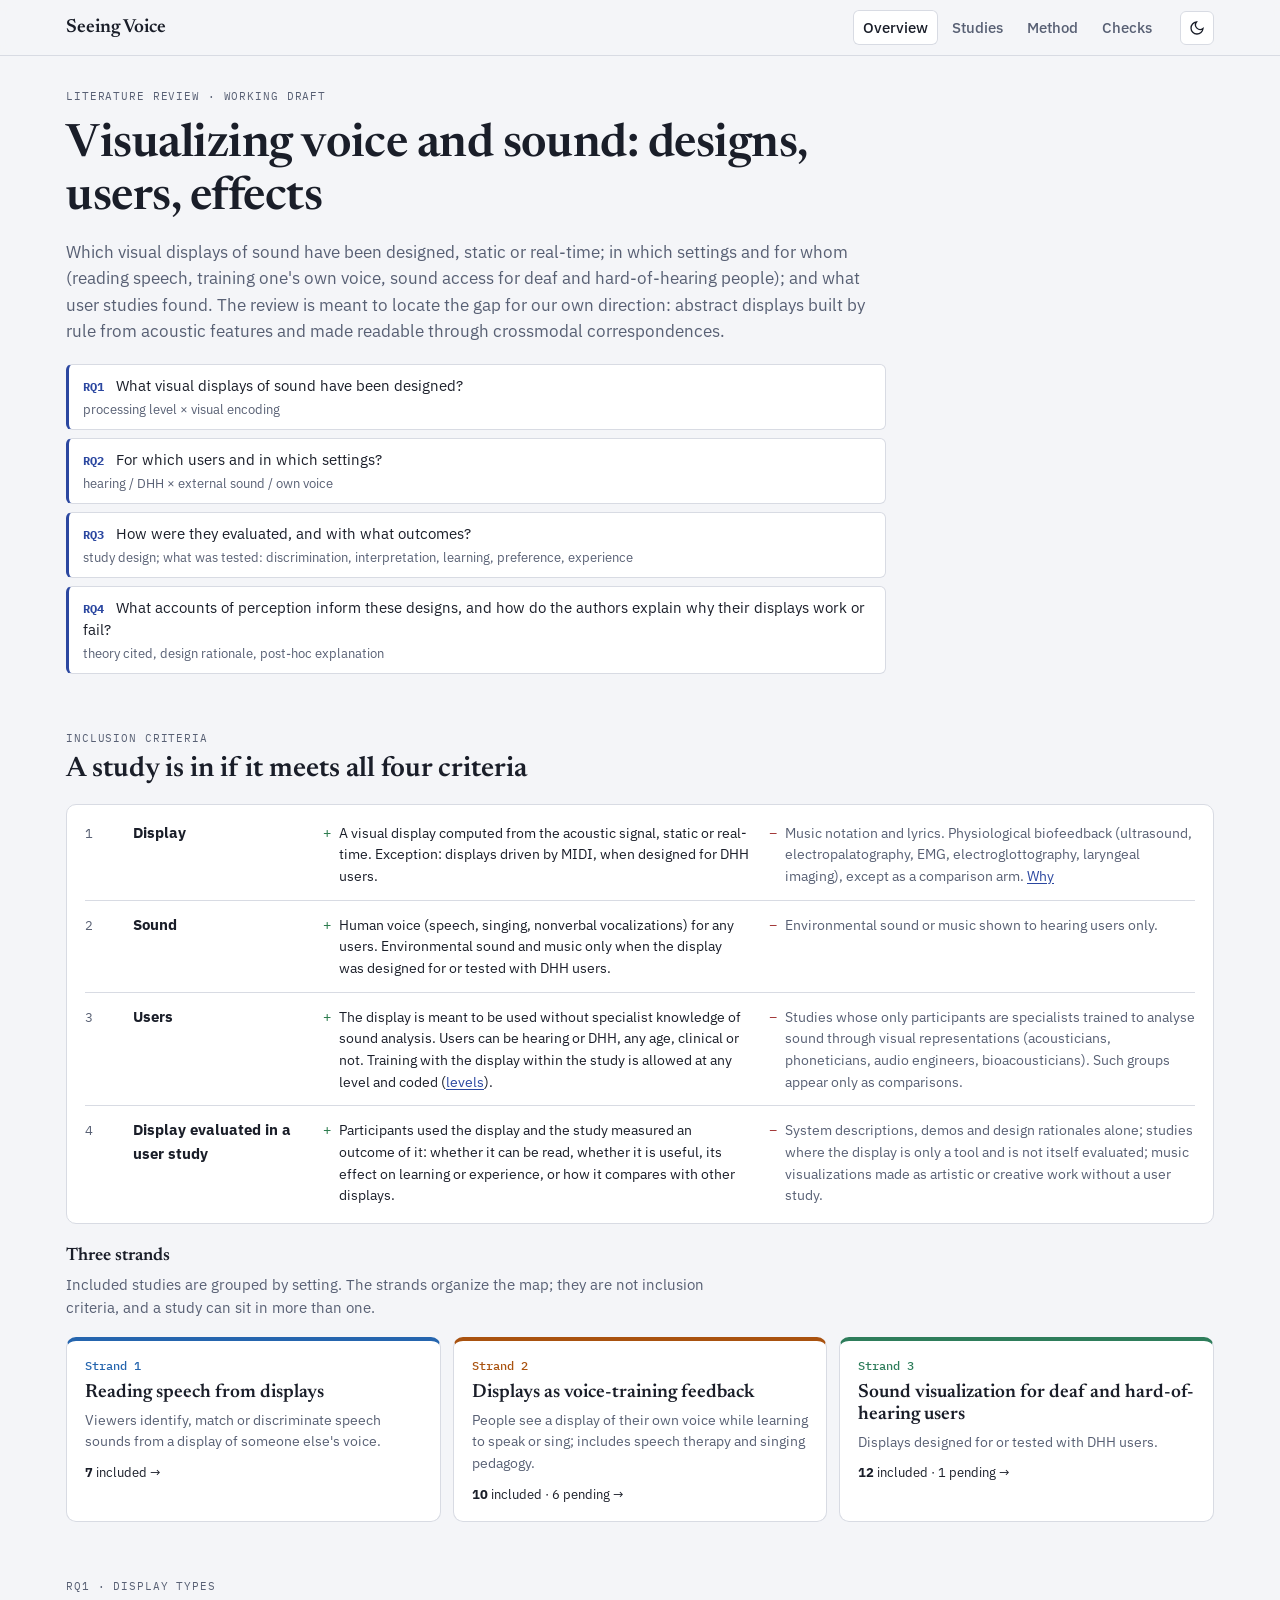
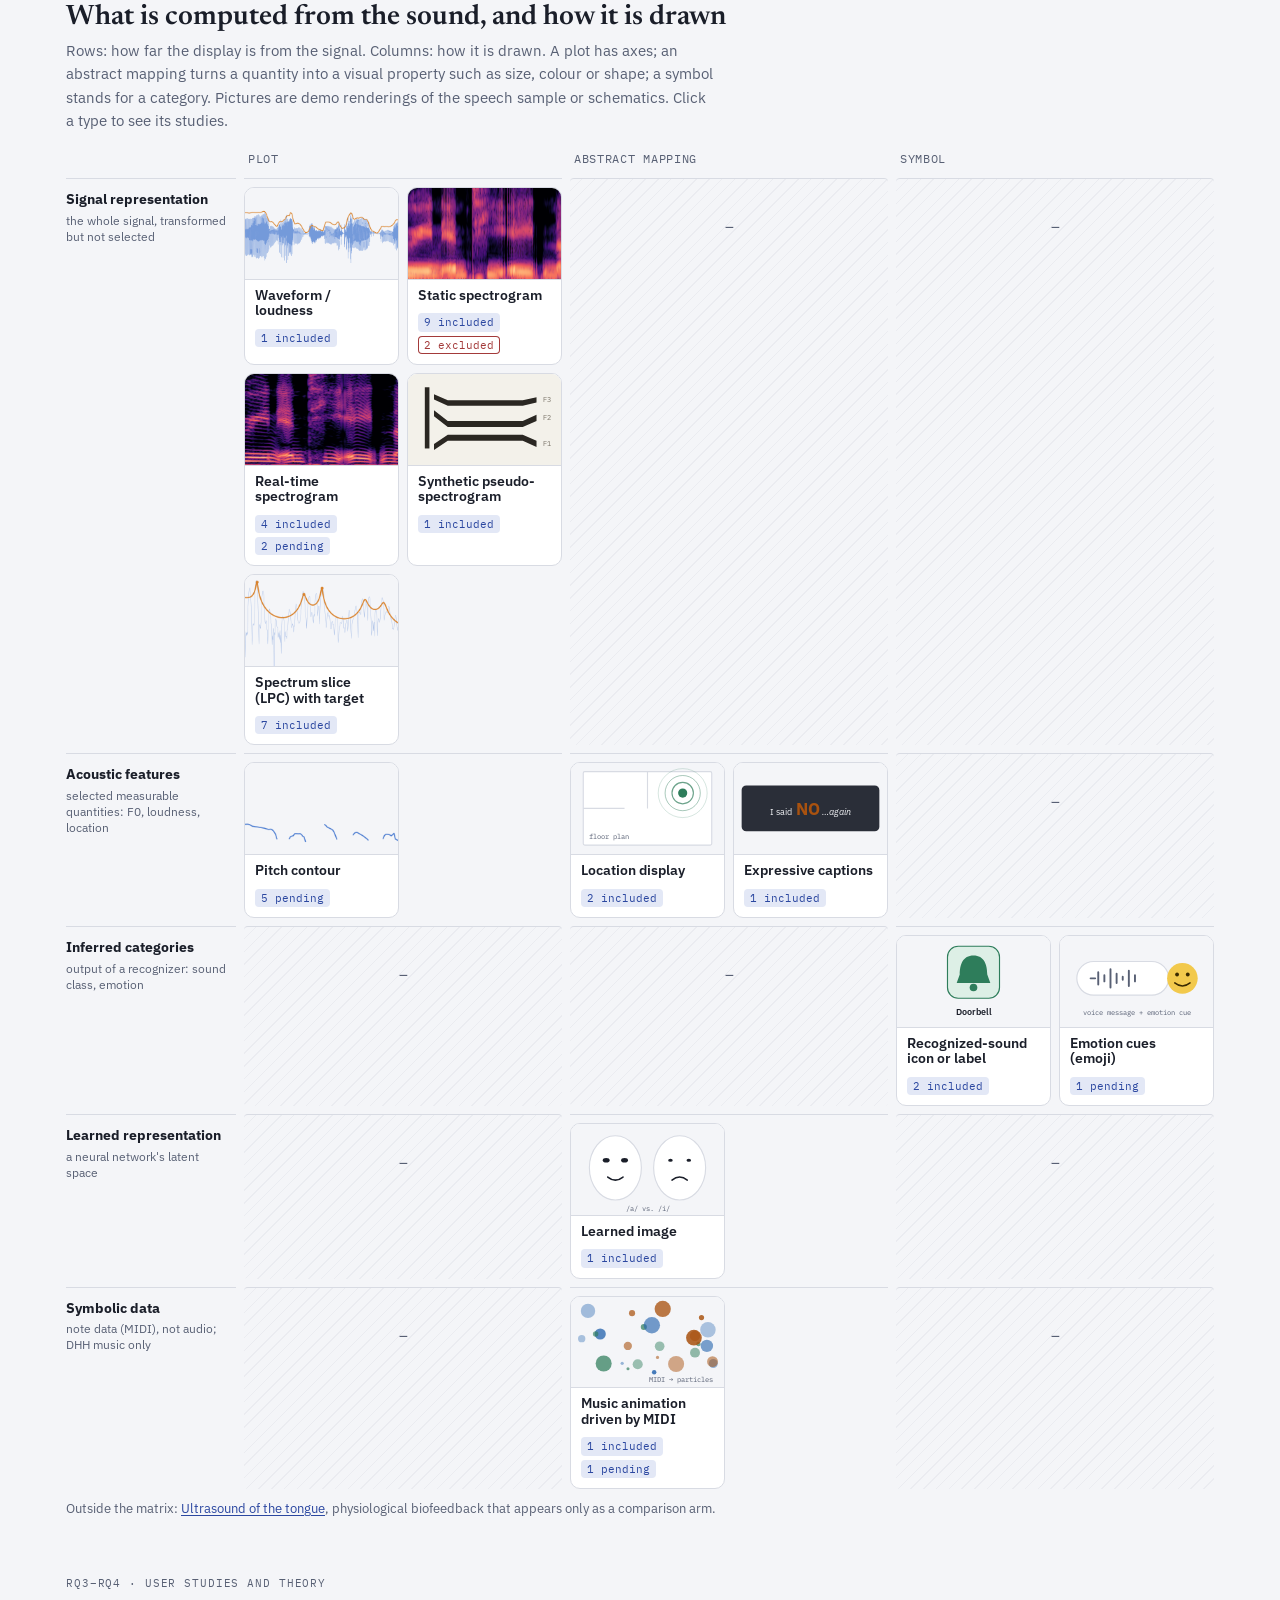
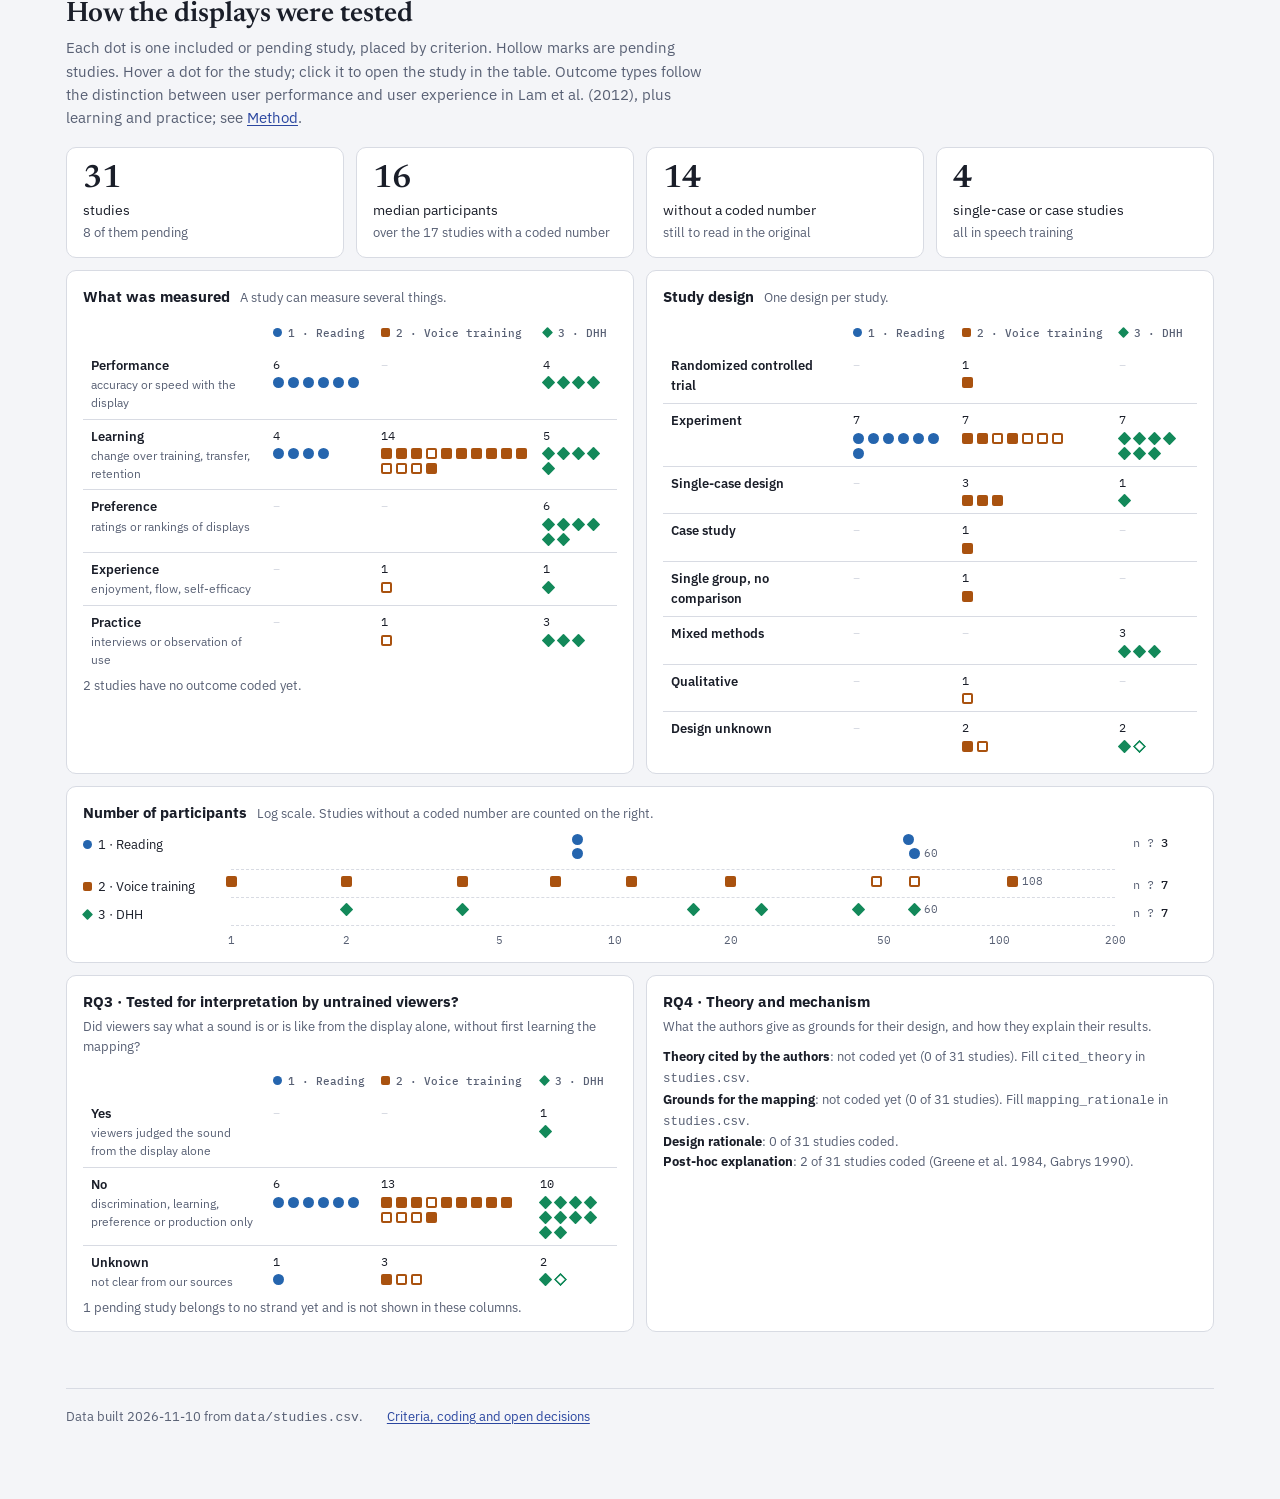
==== commit 051bdd04: "update method, add manual checks" ====
--- a/index.html
+++ b/index.html
@@ -20,6 +20,7 @@
     <a href="index.html">Overview</a>
     <a href="studies.html">Studies</a>
     <a href="method.html">Method</a>
+    <a href="verify.html">Checks</a>
   </nav>
   <button class="theme-btn" type="button"></button>
 </div></header>
@@ -41,41 +42,54 @@
   <section aria-labelledby="crit-h">
     <div class="section-head">
       <span class="kicker">Inclusion criteria</span>
-      <h2 id="crit-h">A study is in if it meets one of three criteria</h2>
+      <h2 id="crit-h">A study is in if it meets all four criteria</h2>
+    </div>
+    <ol class="dims panel">
+      <li>
+        <span class="n">1</span><b>Display</b>
+        <p class="in">A visual display computed from the acoustic signal, static or real-time. Exception: displays driven by MIDI, when designed for DHH users.</p>
+        <p class="ex">Music notation and lyrics. Physiological biofeedback (ultrasound, electropalatography, EMG, electroglottography, laryngeal imaging), except as a comparison arm. <a href="method.html#physio">Why</a></p>
+      </li>
+      <li>
+        <span class="n">2</span><b>Sound</b>
+        <p class="in">Human voice (speech, singing, nonverbal vocalizations) for any users. Environmental sound and music only when the display was designed for or tested with DHH users.</p>
+        <p class="ex">Environmental sound or music shown to hearing users only.</p>
+      </li>
+      <li>
+        <span class="n">3</span><b>Users</b>
+        <p class="in">The display is meant to be used without specialist knowledge of sound analysis. Users can be hearing or DHH, any age, clinical or not. Training with the display within the study is allowed at any level and coded (<a href="method.html#training">levels</a>).</p>
+        <p class="ex">Studies whose only participants are specialists trained to analyse sound through visual representations (acousticians, phoneticians, audio engineers, bioacousticians). Such groups appear only as comparisons.</p>
+      </li>
+      <li>
+        <span class="n">4</span><b>Display evaluated in a user study</b>
+        <p class="in">Participants used the display and the study measured an outcome of it: whether it can be read, whether it is useful, its effect on learning or experience, or how it compares with other displays.</p>
+        <p class="ex">System descriptions, demos and design rationales alone; studies where the display is only a tool and is not itself evaluated; music visualizations made as artistic or creative work without a user study.</p>
+      </li>
+    </ol>
+
+    <div class="section-head" style="margin-top:22px">
+      <h3>Three strands</h3>
+      <p>Included studies are grouped by setting. The strands organize the map; they are not inclusion criteria, and a study can sit in more than one.</p>
     </div>
     <div class="criteria">
       <a class="crit panel" data-c="1" href="studies.html?criterion=1" style="text-decoration:none;color:inherit">
-        <span class="n">Criterion 1</span>
-        <h3>Reading speech from spectrographic displays</h3>
-        <p>Viewers identify, match or discriminate speech sounds from a spectrogram or spectrogram-like picture.</p>
+        <span class="n">Strand 1</span>
+        <h3>Reading speech from displays</h3>
+        <p>Viewers identify, match or discriminate speech sounds from a display of someone else's voice.</p>
         <span class="count" data-count="1"></span>
       </a>
       <a class="crit panel" data-c="2" href="studies.html?criterion=2" style="text-decoration:none;color:inherit">
-        <span class="n">Criterion 2</span>
-        <h3>Spectral displays as voice-training feedback</h3>
+        <span class="n">Strand 2</span>
+        <h3>Displays as voice-training feedback</h3>
         <p>People see a display of their own voice while learning to speak or sing; includes speech therapy and singing pedagogy.</p>
         <span class="count" data-count="2"></span>
       </a>
       <a class="crit panel" data-c="3" href="studies.html?criterion=3" style="text-decoration:none;color:inherit">
-        <span class="n">Criterion 3</span>
+        <span class="n">Strand 3</span>
         <h3>Sound visualization for deaf and hard-of-hearing users</h3>
-        <p>Displays designed for or tested with DHH users. Not limited to spectrograms.</p>
+        <p>Displays designed for or tested with DHH users.</p>
         <span class="count" data-count="3"></span>
       </a>
-    </div>
-    <div class="rules panel">
-      <h3>Applies to all three</h3>
-      <ul class="in">
-        <li>The display represents sound and is computed from the acoustic signal, live or afterwards. One exception, criterion 3 only: displays driven by MIDI are included when they were designed for DHH users.</li>
-        <li>Viewers are non-experts. Perceptual training and familiarization are fine; taught acoustic phonetics is not (training level ≤ 2, see <a href="method.html#training">Method</a>).</li>
-        <li><b>There is a user study:</b> people used the display and something was measured (accuracy, learning, preference or experience).</li>
-      </ul>
-      <ul class="ex">
-        <li>Music visualizations made as artistic or creative work without a user study.</li>
-        <li>Music notation and lyrics: writing systems, not displays of the sound.</li>
-        <li>Expert spectrogram readers (kept as a comparison point only).</li>
-        <li>Physiological biofeedback that shows the vocal tract or muscles instead of the sound (ultrasound, electropalatography, EMG, electroglottography, laryngeal imaging), except as a comparison arm. <a href="method.html#physio">Why</a></li>
-      </ul>
     </div>
   </section>
 
--- a/assets/style.css
+++ b/assets/style.css
@@ -117,6 +117,17 @@
 .rules ul { margin: 0; padding-left: 18px; display: grid; gap: 4px; }
 .rules .in li::marker { content: "+  "; color: var(--ok); font-family: var(--f-mono); }
 .rules .ex li::marker { content: "–  "; color: var(--bad); font-family: var(--f-mono); }
+
+.dims { list-style: none; margin: 0; padding: 4px 18px; display: grid; }
+.dims li { display: grid; grid-template-columns: 28px 170px minmax(0, 1fr) minmax(0, 1fr); gap: 4px 20px; padding: 12px 0; border-top: 1px solid var(--line); font-size: 14px; align-items: baseline; }
+.dims li:first-child { border-top: 0; }
+.dims .n { font-family: var(--f-mono); font-size: 13px; color: var(--muted); }
+.dims b { font-size: 15px; }
+.dims p { margin: 0; padding-left: 16px; position: relative; }
+.dims .ex { color: var(--muted); }
+.dims .in::before { content: "+"; position: absolute; left: 0; color: var(--ok); font-family: var(--f-mono); }
+.dims .ex::before { content: "–"; position: absolute; left: 0; color: var(--bad); font-family: var(--f-mono); }
+@media (max-width: 900px) { .dims li { grid-template-columns: 28px minmax(0, 1fr); } .dims p { grid-column: 2; } }
 
 /* ---------- demo ---------- */
 .demo { padding: 18px; display: grid; gap: 16px; }
@@ -447,3 +458,56 @@
 @media (prefers-reduced-motion: reduce) {
   * { transition: none !important; }
 }
+
+/* ---------- references ---------- */
+.refs { list-style: none; padding: 0; margin: 0; display: grid; gap: 14px; font-size: 14px; }
+.refs > li { padding-bottom: 12px; border-bottom: 1px solid var(--line); }
+.ref-cite { line-height: 1.5; }
+.ref-cite a { word-break: break-all; }
+.ref-claims { margin: 6px 0 0; padding-left: 0; list-style: none; display: grid; gap: 6px; }
+.ref-claims .ev { color: var(--muted); font-size: 13px; margin-left: 2px; }
+.ref-key { display: flex; flex-wrap: wrap; gap: 6px 24px; font-size: 12.5px; color: var(--muted); margin-bottom: 14px; }
+.rs, .cs { display: inline-block; font-family: var(--f-mono); font-size: 11.5px; padding: 0 6px; border-radius: 4px; border: 1px solid currentColor; white-space: nowrap; }
+.rs-verified, .cs-checked-online, .cs-checked-fulltext { color: var(--ok); }
+.cs-checked-fulltext { background: color-mix(in srgb, var(--ok) 14%, transparent); }
+.rs-partly, .cs-to-check { color: var(--warn); }
+.rs-unverified, .cs-wrong { color: var(--bad); }
+.cs-ours { color: var(--muted); }
+
+/* ---------- checks page ---------- */
+.vf-bar { padding: 14px 16px; display: grid; gap: 10px; position: sticky; top: 56px; z-index: 20; box-shadow: var(--shadow); }
+.vf-stats { display: flex; flex-wrap: wrap; gap: 6px 22px; font-size: 14px; }
+.vf-stats .bad { color: var(--bad); }
+.vf-save { display: flex; flex-wrap: wrap; align-items: center; gap: 10px; font-size: 13.5px; }
+.vf-save #pending { margin-right: auto; color: var(--muted); }
+.vf-save #pending b { color: var(--ink); }
+.vf-btn { border: 1px solid var(--line); background: var(--paper); border-radius: 6px; padding: 6px 12px; cursor: pointer; font-size: 13.5px; }
+.vf-btn.primary { background: var(--accent); border-color: var(--accent); color: var(--panel); font-weight: 500; }
+.vf-btn:disabled { opacity: .45; cursor: default; }
+.vf-msg { font-size: 13px; color: var(--muted); }
+.vf-msg:empty { display: none; }
+.vf-msg.ok { color: var(--ok); } .vf-msg.warn { color: var(--warn); } .vf-msg.bad { color: var(--bad); }
+.vf-list { display: grid; gap: 14px; }
+.vf-group { padding: 4px 16px 6px; }
+.vf-head { display: flex; flex-wrap: wrap; justify-content: space-between; gap: 6px 16px; padding: 10px 0; border-bottom: 1px solid var(--line); font-size: 14px; }
+.vf-meta { display: flex; align-items: center; gap: 10px; font-size: 13px; }
+.vf-item { padding: 12px 0 12px 12px; border-bottom: 1px solid var(--line); border-left: 3px solid transparent; display: grid; gap: 8px; }
+.vf-item:last-child { border-bottom: 0; }
+.vf-item.changed { border-left-color: var(--accent); }
+.vf-item.st-done, .vf-item.st-checked-online, .vf-item.st-checked-fulltext { opacity: .62; }
+.vf-item.st-problem, .vf-item.st-wrong { border-left-color: var(--bad); }
+.vf-text { font-size: 14.5px; }
+.vf-controls { display: flex; flex-wrap: wrap; gap: 8px 14px; align-items: flex-start; }
+.vf-lab { display: grid; gap: 3px; font-size: 12px; color: var(--muted); }
+.vf-lab.grow { flex: 1 1 260px; }
+.vf-lab select, .vf-lab textarea {
+  font: inherit; font-size: 13.5px; color: var(--ink); background: var(--paper);
+  border: 1px solid var(--line); border-radius: 6px; padding: 5px 8px; width: 100%;
+}
+.vf-lab textarea { resize: vertical; min-height: 32px; line-height: 1.4; }
+.vf-item[data-t="checks"] { grid-template-columns: minmax(0, 1fr) minmax(300px, 40%); align-items: start; gap: 6px 18px; }
+.vf-item[data-t="checks"] .vf-controls { flex-wrap: nowrap; }
+.vf-item[data-t="checks"] .vf-lab { font-size: 0; gap: 0; }
+.vf-item[data-t="checks"] .vf-lab select { width: 104px; }
+@media (max-width: 900px) { .vf-item[data-t="checks"] { grid-template-columns: 1fr; } }
+@media (max-width: 640px) { .vf-bar { position: static; } .vf-item { padding-left: 8px; } }
